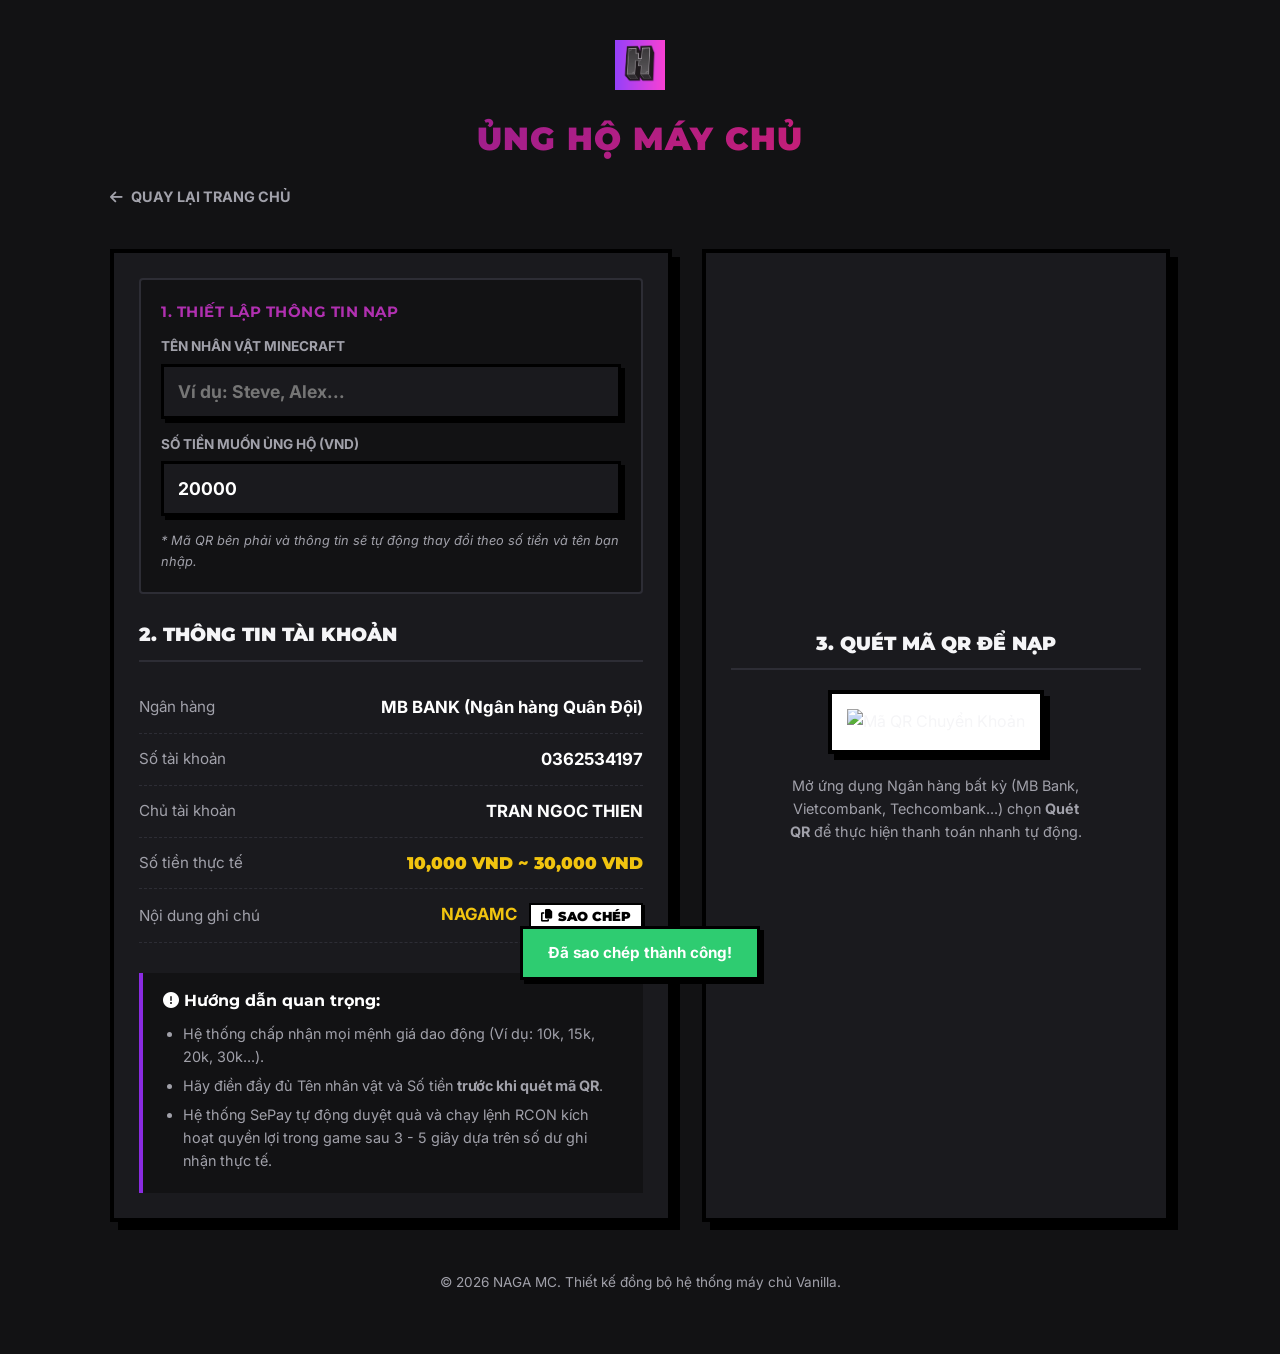
==== pay.html @ 95ba54c4 "Add files via upload" ====
<!DOCTYPE html>
<html lang="vi">
<head>
    <meta charset="UTF-8">
    <meta name="viewport" content="width=device-width, initial-scale=1.0">
    <title>NAGA MC - Thanh Toán & Ủng Hộ Máy Chủ</title>
    <link rel="icon" type="image/png" href="NBLRB.png">
    <link rel="preconnect" href="https://fonts.googleapis.com">
    <link rel="preconnect" href="https://fonts.gstatic.com" crossorigin>
    <link href="https://fonts.googleapis.com/css2?family=Inter:wght@400;500;700;900&family=Montserrat:wght@700;900&display=swap" rel="stylesheet">
    <link rel="stylesheet" href="https://cdnjs.cloudflare.com/ajax/libs/font-awesome/6.4.0/css/all.min.css">
    <style>
        /* --- BIẾN MÀU SẮC ĐỒNG BỘ --- */
        :root {
            --primary-color: #8a2be2;
            --primary-light: #b030b0;
            --primary-gradient: linear-gradient(135deg, #7b1fa2 0%, #e91e63 100%);
            --bg-dark: #121214;
            --bg-card: #1a1a1e;
            --bg-nav: rgba(18, 18, 20, 0.75);
            --text-main: #f5f5f7;
            --text-muted: #a1a1aa;
            --stroke-pixel: 4px solid #000;
            --font-sans: 'Inter', sans-serif;
            --font-heading: 'Montserrat', sans-serif;
        }

        * {
            box-sizing: border-box;
            margin: 0;
            padding: 0;
        }

        body {
            font-family: var(--font-sans);
            background-color: var(--bg-dark);
            color: var(--text-main);
            line-height: 1.6;
            padding-bottom: 60px;
        }

        .container {
            max-width: 1100px;
            margin: 0 auto;
            padding: 0 20px;
        }

        /* --- HEADER --- */
        .pay-header {
            text-align: center;
            padding: 40px 0 20px 0;
        }

        .pay-header img {
            max-height: 50px;
            margin-bottom: 15px;
        }

        .pay-header h1 {
            font-family: var(--font-heading);
            font-weight: 900;
            font-size: 2rem;
            text-transform: uppercase;
            letter-spacing: 1px;
            background: var(--primary-gradient);
            -webkit-background-clip: text;
            -webkit-text-fill-color: transparent;
        }

        .btn-back {
            display: inline-flex;
            align-items: center;
            gap: 8px;
            color: var(--text-muted);
            text-decoration: none;
            font-weight: 700;
            font-size: 0.9rem;
            margin-bottom: 20px;
            transition: color 0.2s;
        }

        .btn-back:hover {
            color: #fff;
        }

        /* --- CẤU TRÚC CHÍNH --- */
        .pay-grid {
            display: grid;
            grid-template-columns: 1fr;
            gap: 30px;
            margin-top: 20px;
        }

        @media (min-width: 768px) {
            .pay-grid {
                grid-template-columns: 1.2fr 1fr;
            }
        }

        .pay-card {
            background-color: var(--bg-card);
            border: var(--stroke-pixel);
            box-shadow: 8px 8px 0px #000;
            padding: 25px;
            position: relative;
        }

        /* --- PHẦN NHẬP THÔNG TIN (TÊN & SỐ TIỀN) --- */
        .input-group {
            background-color: #121214;
            border: 2px solid #2d2d35;
            padding: 20px;
            margin-bottom: 25px;
            border-radius: 4px;
        }

        .input-group h3 {
            font-family: var(--font-heading);
            font-size: 0.95rem;
            color: var(--primary-light);
            margin-bottom: 12px;
            text-transform: uppercase;
            letter-spacing: 0.5px;
        }

        .field-block {
            margin-bottom: 15px;
        }

        .field-block:last-child {
            margin-bottom: 0;
        }

        .field-block label {
            display: block;
            font-size: 0.85rem;
            color: var(--text-muted);
            margin-bottom: 6px;
            font-weight: 700;
        }

        .input-group input {
            width: 100%;
            padding: 14px;
            background: #1a1a1e;
            border: 3px solid #000;
            box-shadow: 4px 4px 0px #000;
            color: #fff;
            font-weight: 700;
            font-size: 1.1rem;
            outline: none;
            font-family: var(--font-sans);
        }

        .input-group input:focus {
            border-color: var(--primary-light);
        }

        .input-group p.hint {
            font-size: 0.8rem;
            color: var(--text-muted);
            margin-top: 10px;
            font-style: italic;
        }

        /* --- CHI TIẾT CHUYỂN KHOẢN --- */
        .info-title {
            font-family: var(--font-heading);
            font-weight: 900;
            font-size: 1.2rem;
            margin-bottom: 20px;
            border-bottom: 2px solid #2d2d35;
            padding-bottom: 10px;
            text-transform: uppercase;
        }

        .info-row {
            display: flex;
            justify-content: space-between;
            align-items: center;
            padding: 12px 0;
            border-bottom: 1px dashed #2d2d35;
        }

        .info-row:last-of-type {
            border-bottom: none;
        }

        .info-label {
            color: var(--text-muted);
            font-size: 0.95rem;
        }

        .info-value {
            font-weight: 700;
            font-size: 1.05rem;
            color: #fff;
            text-align: right;
        }

        .info-value.highlight {
            color: #f1c40f;
            font-family: var(--font-heading);
            font-weight: 900;
        }

        /* --- NÚT BẤM PIXEL --- */
        .btn-pixel-copy {
            display: inline-flex;
            align-items: center;
            gap: 6px;
            background: #fff;
            color: #000;
            border: 2px solid #000;
            padding: 4px 10px;
            font-weight: 900;
            font-size: 0.8rem;
            cursor: pointer;
            box-shadow: 2px 2px 0px #000;
            text-transform: uppercase;
            font-family: var(--font-heading);
            margin-left: 8px;
        }

        .btn-pixel-copy:active {
            transform: translate(2px, 2px);
            box-shadow: 0px 0px 0px #000;
        }

        /* --- KHỐI QR RIGHT --- */
        .qr-section {
            display: flex;
            flex-direction: column;
            align-items: center;
            justify-content: center;
            text-align: center;
        }

        .qr-box {
            background: #fff;
            padding: 15px;
            border: var(--stroke-pixel);
            box-shadow: 6px 6px 0px #000;
            margin-bottom: 20px;
            display: inline-block;
            max-width: 260px;
        }

        .qr-box img {
            width: 100%;
            height: auto;
            display: block;
        }

        .qr-hint {
            font-size: 0.9rem;
            color: var(--text-muted);
            max-width: 300px;
        }

        /* --- LƯU Ý --- */
        .notice-box {
            margin-top: 30px;
            background: #121214;
            border-left: 4px solid var(--primary-color);
            padding: 15px 20px;
        }

        .notice-box h4 {
            font-family: var(--font-heading);
            color: #fff;
            margin-bottom: 8px;
            font-size: 1rem;
        }

        .notice-box ul {
            padding-left: 20px;
            font-size: 0.9rem;
            color: var(--text-muted);
        }

        .notice-box li {
            margin-bottom: 6px;
        }

        /* --- FOOTER --- */
        .footer {
            text-align: center;
            margin-top: 50px;
            color: var(--text-muted);
            font-size: 0.85rem;
        }

        /* --- TOAST THÔNG BÁO --- */
        .toast {
            position: fixed;
            bottom: 20px;
            left: 50%;
            transform: translateX(-50%) translateY(100px);
            background: #2ecc71;
            color: #fff;
            padding: 12px 25px;
            font-weight: 700;
            border: 3px solid #000;
            box-shadow: 4px 4px 0px #000;
            font-size: 0.95rem;
            z-index: 999;
            transition: transform 0.3s cubic-bezier(0.175, 0.885, 0.32, 1.275);
            pointer-events: none;
        }

        .toast.show {
            transform: translateX(-50%) translateY(0);
        }
    </style>
</head>
<body>

    <div id="toast" class="toast">Đã sao chép thành công!</div>

    <header class="pay-header">
        <div class="container">
            <img src="NBLRB.png" alt="NAGA MC Logo">
            <h1>Ủng Hộ Máy Chủ</h1>
        </div>
    </header>

    <main class="container">
        <a href="index.html" class="btn-back">
            <i class="fa-solid fa-arrow-left"></i> QUAY LẠI TRANG CHỦ
        </a>

        <div class="pay-grid">
            
            <div class="pay-card">
                
                <div class="input-group">
                    <h3>1. Thiết lập thông tin nạp</h3>
                    
                    <div class="field-block">
                        <label for="player-name-input">TÊN NHÂN VẬT MINECRAFT</label>
                        <input type="text" id="player-name-input" placeholder="Ví dụ: Steve, Alex...">
                    </div>

                    <div class="field-block" style="margin-top: 15px;">
                        <label for="player-amount-input">SỐ TIỀN MUỐN ỦNG HỘ (VND)</label>
                        <input type="number" id="player-amount-input" value="20000" min="10000" placeholder="Nhập số tiền (Từ 10,000đ)...">
                    </div>
                    
                    <p class="hint">* Mã QR bên phải và thông tin sẽ tự động thay đổi theo số tiền và tên bạn nhập.</p>
                </div>

                <h2 class="info-title">2. Thông tin tài khoản</h2>
                
                <div class="info-row">
                    <span class="info-label">Ngân hàng</span>
                    <span class="info-value">MB BANK (Ngân hàng Quân Đội)</span>
                </div>
                
                <div class="info-row">
                    <span class="info-label">Số tài khoản</span>
                    <span class="info-value">
                        <span id="val-stk">0362534197</span> </span>
                </div>
                
                <div class="info-row">
                    <span class="info-label">Chủ tài khoản</span>
                    <span class="info-value">TRAN NGOC THIEN</span> </div>
                
                <div class="info-row">
                    <span class="info-label">Số tiền thực tế</span>
                    <span class="info-value highlight" id="val-amount-display">10,000 VND ~ 30,000 VND</span>
                </div>
                
                <div class="info-row">
                    <span class="info-label">Nội dung ghi chú</span>
                    <span class="info-value" style="color: #f1c40f;">
                        <span id="val-cu-phap">NAGAMC</span>
                        <button class="btn-pixel-copy" id="btn-copy">
                            <i class="fa-solid fa-copy"></i> Sao chép
                        </button>
                    </span>
                </div>

                <div class="notice-box">
                    <h4><i class="fa-solid fa-circle-exclamation"></i> Hướng dẫn quan trọng:</h4>
                    <ul>
                        <li>Hệ thống chấp nhận mọi mệnh giá dao động (Ví dụ: 10k, 15k, 20k, 30k...).</li>
                        <li>Hãy điền đầy đủ Tên nhân vật và Số tiền <strong>trước khi quét mã QR</strong>.</li>
                        <li>Hệ thống SePay tự động duyệt quà và chạy lệnh RCON kích hoạt quyền lợi trong game sau 3 - 5 giây dựa trên số dư ghi nhận thực tế.</li>
                    </ul>
                </div>
            </div>

            <div class="pay-card qr-section">
                <h2 class="info-title" style="width: 100%;">3. Quét mã QR để nạp</h2>
                
                <div class="qr-box">
                    <img id="dynamic-qr" src="https://api.vietqr.io/image/MB-0123456789-qr_only.jpg?accountName=NGUYEN%20VAN%20A&amount=20000&addInfo=NAGAMC" alt="Mã QR Chuyển Khoản">
                </div>

                <p class="qr-hint">
                    Mở ứng dụng Ngân hàng bất kỳ (MB Bank, Vietcombank, Techcombank...) chọn <strong>Quét QR</strong> để thực hiện thanh toán nhanh tự động.
                </p>
            </div>

        </div>
    </main>

    <footer class="footer">
        <div class="container">
            <p>&copy; 2026 NAGA MC. Thiết kế đồng bộ hệ thống máy chủ Vanilla.</p>
        </div>
    </footer>

    <script>
        const nameInput = document.getElementById('player-name-input');
        const amountInput = document.getElementById('player-amount-input');
        const qrImage = document.getElementById('dynamic-qr');
        const cuPhapText = document.getElementById('val-cu-phap');
        const amountDisplay = document.getElementById('val-amount-display');
        const toast = document.getElementById('toast');

        // --- CẤU HÌNH NGÂN HÀNG CỦA BẠN TẠI ĐÂY ---
        const BANK_ID = "MB";                      
        const ACCOUNT_NO = "0362534197";          // CHÚ Ý: Sửa thành STK MB Bank thật của bạn
        const ACCOUNT_NAME = "TRAN NGOC THIEN";      // CHÚ Ý: Sửa thành Tên bạn (VIẾT HOA KHÔNG DẤU)

        // Hàm cập nhật toàn bộ trạng thái Mã QR và bảng hiển thị
        function updatePaymentDetails() {
            const name = nameInput.value.trim().replace(/\s+/g, '');
            let amount = amountInput.value.trim();
            
            // Nếu người chơi xóa trống số tiền, mặc định tính là 0 để sinh mã
            if (!amount || amount < 0) amount = "0";

            // Định dạng hiển thị số tiền dạng có dấu phẩy (Ví dụ: 20,000 VND)
            amountDisplay.innerText = `${Number(amount).toLocaleString('vi-VN')} VND`;

            // Xử lý chuỗi cú pháp ghi chú
            let infoText = "NAGAMC";
            if (name.length > 0) {
                infoText = `NAGAMC ${name}`;
                cuPhapText.innerText = infoText;
            } else {
                cuPhapText.innerText = "NAGAMC";
            }

            // Cập nhật URL ảnh QR động theo cả Số tiền vừa nhập và Tên vừa gõ
            qrImage.src = `https://api.vietqr.io/image/${BANK_ID}-${ACCOUNT_NO}-qr_only.jpg?accountName=${encodeURIComponent(ACCOUNT_NAME)}&amount=${amount}&addInfo=${encodeURIComponent(infoText)}`;
        }

        // Lắng nghe sự kiện thay đổi ở cả 2 ô nhập liệu
        nameInput.addEventListener('input', updatePaymentDetails);
        amountInput.addEventListener('input', updatePaymentDetails);

        // Xử lý nút bấm Sao chép cú pháp nhanh
        document.getElementById('btn-copy').addEventListener('click', () => {
            const name = nameInput.value.trim().replace(/\s+/g, '');
            const textToCopy = name ? `NAGAMC ${name}` : "NAGAMC"; 
            
            navigator.clipboard.writeText(textToCopy).then(() => {
                toast.innerText = `Đã sao chép cú pháp: ${textToCopy}`;
                toast.classList.add('show');
                setTimeout(() => { toast.classList.remove('show'); }, 3000);
            });
        });
    </script>
</body>
</html>
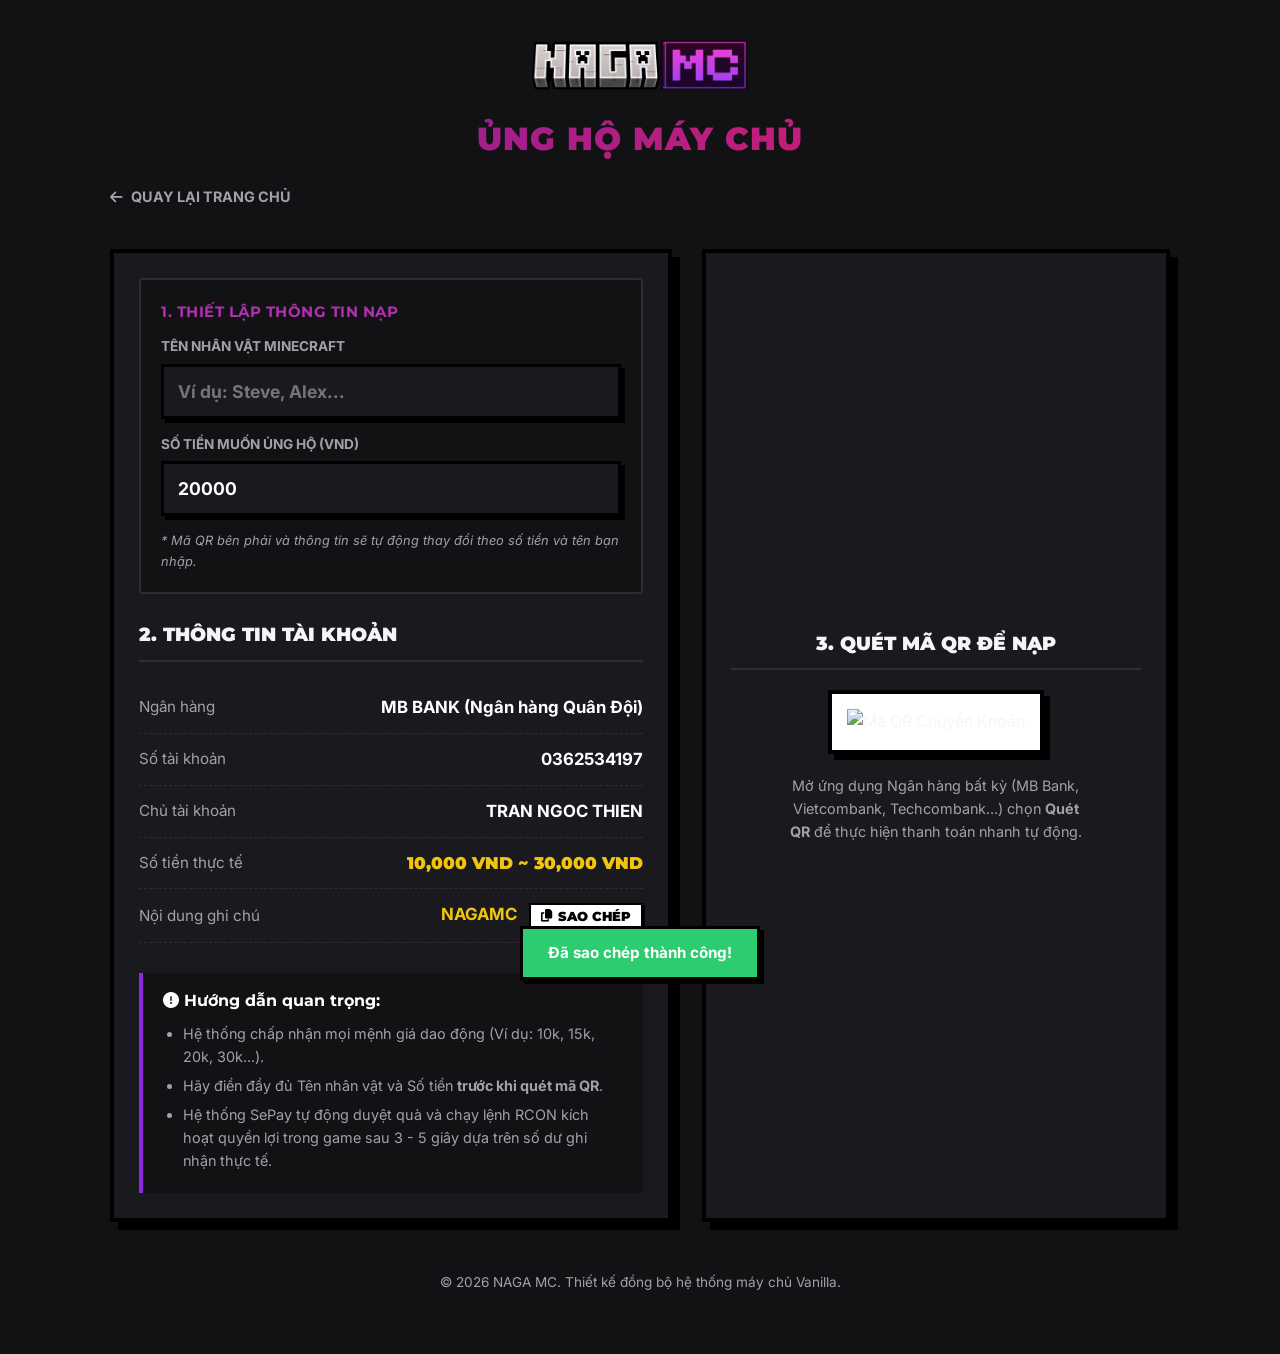
==== commit e09a4f29: "GG" ====
--- a/pay.html
+++ b/pay.html
@@ -4,315 +4,12 @@
     <meta charset="UTF-8">
     <meta name="viewport" content="width=device-width, initial-scale=1.0">
     <title>NAGA MC - Thanh Toán & Ủng Hộ Máy Chủ</title>
-    <link rel="icon" type="image/png" href="NBLRB.png">
+    <link rel="icon" type="image/png" href="pics/NBLRB.png">
     <link rel="preconnect" href="https://fonts.googleapis.com">
     <link rel="preconnect" href="https://fonts.gstatic.com" crossorigin>
     <link href="https://fonts.googleapis.com/css2?family=Inter:wght@400;500;700;900&family=Montserrat:wght@700;900&display=swap" rel="stylesheet">
     <link rel="stylesheet" href="https://cdnjs.cloudflare.com/ajax/libs/font-awesome/6.4.0/css/all.min.css">
-    <style>
-        /* --- BIẾN MÀU SẮC ĐỒNG BỘ --- */
-        :root {
-            --primary-color: #8a2be2;
-            --primary-light: #b030b0;
-            --primary-gradient: linear-gradient(135deg, #7b1fa2 0%, #e91e63 100%);
-            --bg-dark: #121214;
-            --bg-card: #1a1a1e;
-            --bg-nav: rgba(18, 18, 20, 0.75);
-            --text-main: #f5f5f7;
-            --text-muted: #a1a1aa;
-            --stroke-pixel: 4px solid #000;
-            --font-sans: 'Inter', sans-serif;
-            --font-heading: 'Montserrat', sans-serif;
-        }
-
-        * {
-            box-sizing: border-box;
-            margin: 0;
-            padding: 0;
-        }
-
-        body {
-            font-family: var(--font-sans);
-            background-color: var(--bg-dark);
-            color: var(--text-main);
-            line-height: 1.6;
-            padding-bottom: 60px;
-        }
-
-        .container {
-            max-width: 1100px;
-            margin: 0 auto;
-            padding: 0 20px;
-        }
-
-        /* --- HEADER --- */
-        .pay-header {
-            text-align: center;
-            padding: 40px 0 20px 0;
-        }
-
-        .pay-header img {
-            max-height: 50px;
-            margin-bottom: 15px;
-        }
-
-        .pay-header h1 {
-            font-family: var(--font-heading);
-            font-weight: 900;
-            font-size: 2rem;
-            text-transform: uppercase;
-            letter-spacing: 1px;
-            background: var(--primary-gradient);
-            -webkit-background-clip: text;
-            -webkit-text-fill-color: transparent;
-        }
-
-        .btn-back {
-            display: inline-flex;
-            align-items: center;
-            gap: 8px;
-            color: var(--text-muted);
-            text-decoration: none;
-            font-weight: 700;
-            font-size: 0.9rem;
-            margin-bottom: 20px;
-            transition: color 0.2s;
-        }
-
-        .btn-back:hover {
-            color: #fff;
-        }
-
-        /* --- CẤU TRÚC CHÍNH --- */
-        .pay-grid {
-            display: grid;
-            grid-template-columns: 1fr;
-            gap: 30px;
-            margin-top: 20px;
-        }
-
-        @media (min-width: 768px) {
-            .pay-grid {
-                grid-template-columns: 1.2fr 1fr;
-            }
-        }
-
-        .pay-card {
-            background-color: var(--bg-card);
-            border: var(--stroke-pixel);
-            box-shadow: 8px 8px 0px #000;
-            padding: 25px;
-            position: relative;
-        }
-
-        /* --- PHẦN NHẬP THÔNG TIN (TÊN & SỐ TIỀN) --- */
-        .input-group {
-            background-color: #121214;
-            border: 2px solid #2d2d35;
-            padding: 20px;
-            margin-bottom: 25px;
-            border-radius: 4px;
-        }
-
-        .input-group h3 {
-            font-family: var(--font-heading);
-            font-size: 0.95rem;
-            color: var(--primary-light);
-            margin-bottom: 12px;
-            text-transform: uppercase;
-            letter-spacing: 0.5px;
-        }
-
-        .field-block {
-            margin-bottom: 15px;
-        }
-
-        .field-block:last-child {
-            margin-bottom: 0;
-        }
-
-        .field-block label {
-            display: block;
-            font-size: 0.85rem;
-            color: var(--text-muted);
-            margin-bottom: 6px;
-            font-weight: 700;
-        }
-
-        .input-group input {
-            width: 100%;
-            padding: 14px;
-            background: #1a1a1e;
-            border: 3px solid #000;
-            box-shadow: 4px 4px 0px #000;
-            color: #fff;
-            font-weight: 700;
-            font-size: 1.1rem;
-            outline: none;
-            font-family: var(--font-sans);
-        }
-
-        .input-group input:focus {
-            border-color: var(--primary-light);
-        }
-
-        .input-group p.hint {
-            font-size: 0.8rem;
-            color: var(--text-muted);
-            margin-top: 10px;
-            font-style: italic;
-        }
-
-        /* --- CHI TIẾT CHUYỂN KHOẢN --- */
-        .info-title {
-            font-family: var(--font-heading);
-            font-weight: 900;
-            font-size: 1.2rem;
-            margin-bottom: 20px;
-            border-bottom: 2px solid #2d2d35;
-            padding-bottom: 10px;
-            text-transform: uppercase;
-        }
-
-        .info-row {
-            display: flex;
-            justify-content: space-between;
-            align-items: center;
-            padding: 12px 0;
-            border-bottom: 1px dashed #2d2d35;
-        }
-
-        .info-row:last-of-type {
-            border-bottom: none;
-        }
-
-        .info-label {
-            color: var(--text-muted);
-            font-size: 0.95rem;
-        }
-
-        .info-value {
-            font-weight: 700;
-            font-size: 1.05rem;
-            color: #fff;
-            text-align: right;
-        }
-
-        .info-value.highlight {
-            color: #f1c40f;
-            font-family: var(--font-heading);
-            font-weight: 900;
-        }
-
-        /* --- NÚT BẤM PIXEL --- */
-        .btn-pixel-copy {
-            display: inline-flex;
-            align-items: center;
-            gap: 6px;
-            background: #fff;
-            color: #000;
-            border: 2px solid #000;
-            padding: 4px 10px;
-            font-weight: 900;
-            font-size: 0.8rem;
-            cursor: pointer;
-            box-shadow: 2px 2px 0px #000;
-            text-transform: uppercase;
-            font-family: var(--font-heading);
-            margin-left: 8px;
-        }
-
-        .btn-pixel-copy:active {
-            transform: translate(2px, 2px);
-            box-shadow: 0px 0px 0px #000;
-        }
-
-        /* --- KHỐI QR RIGHT --- */
-        .qr-section {
-            display: flex;
-            flex-direction: column;
-            align-items: center;
-            justify-content: center;
-            text-align: center;
-        }
-
-        .qr-box {
-            background: #fff;
-            padding: 15px;
-            border: var(--stroke-pixel);
-            box-shadow: 6px 6px 0px #000;
-            margin-bottom: 20px;
-            display: inline-block;
-            max-width: 260px;
-        }
-
-        .qr-box img {
-            width: 100%;
-            height: auto;
-            display: block;
-        }
-
-        .qr-hint {
-            font-size: 0.9rem;
-            color: var(--text-muted);
-            max-width: 300px;
-        }
-
-        /* --- LƯU Ý --- */
-        .notice-box {
-            margin-top: 30px;
-            background: #121214;
-            border-left: 4px solid var(--primary-color);
-            padding: 15px 20px;
-        }
-
-        .notice-box h4 {
-            font-family: var(--font-heading);
-            color: #fff;
-            margin-bottom: 8px;
-            font-size: 1rem;
-        }
-
-        .notice-box ul {
-            padding-left: 20px;
-            font-size: 0.9rem;
-            color: var(--text-muted);
-        }
-
-        .notice-box li {
-            margin-bottom: 6px;
-        }
-
-        /* --- FOOTER --- */
-        .footer {
-            text-align: center;
-            margin-top: 50px;
-            color: var(--text-muted);
-            font-size: 0.85rem;
-        }
-
-        /* --- TOAST THÔNG BÁO --- */
-        .toast {
-            position: fixed;
-            bottom: 20px;
-            left: 50%;
-            transform: translateX(-50%) translateY(100px);
-            background: #2ecc71;
-            color: #fff;
-            padding: 12px 25px;
-            font-weight: 700;
-            border: 3px solid #000;
-            box-shadow: 4px 4px 0px #000;
-            font-size: 0.95rem;
-            z-index: 999;
-            transition: transform 0.3s cubic-bezier(0.175, 0.885, 0.32, 1.275);
-            pointer-events: none;
-        }
-
-        .toast.show {
-            transform: translateX(-50%) translateY(0);
-        }
-    </style>
+    <link rel="stylesheet" href="css/pay.css">
 </head>
 <body>
 
@@ -320,7 +17,7 @@
 
     <header class="pay-header">
         <div class="container">
-            <img src="NBLRB.png" alt="NAGA MC Logo">
+            <img src="pics/NAGAMC-TITLE.png" alt="NAGA MC Logo">
             <h1>Ủng Hộ Máy Chủ</h1>
         </div>
     </header>
--- a/css/pay.css
+++ b/css/pay.css
@@ -0,0 +1,303 @@
+
+        /* --- BIẾN MÀU SẮC ĐỒNG BỘ --- */
+        :root {
+            --primary-color: #8a2be2;
+            --primary-light: #b030b0;
+            --primary-gradient: linear-gradient(135deg, #7b1fa2 0%, #e91e63 100%);
+            --bg-dark: #121214;
+            --bg-card: #1a1a1e;
+            --bg-nav: rgba(18, 18, 20, 0.75);
+            --text-main: #f5f5f7;
+            --text-muted: #a1a1aa;
+            --stroke-pixel: 4px solid #000;
+            --font-sans: 'Inter', sans-serif;
+            --font-heading: 'Montserrat', sans-serif;
+        }
+
+        * {
+            box-sizing: border-box;
+            margin: 0;
+            padding: 0;
+        }
+
+        body {
+            font-family: var(--font-sans);
+            background-color: var(--bg-dark);
+            color: var(--text-main);
+            line-height: 1.6;
+            padding-bottom: 60px;
+        }
+
+        .container {
+            max-width: 1100px;
+            margin: 0 auto;
+            padding: 0 20px;
+        }
+
+        /* --- HEADER --- */
+        .pay-header {
+            text-align: center;
+            padding: 40px 0 20px 0;
+        }
+
+        .pay-header img {
+            max-height: 50px;
+            margin-bottom: 15px;
+        }
+
+        .pay-header h1 {
+            font-family: var(--font-heading);
+            font-weight: 900;
+            font-size: 2rem;
+            text-transform: uppercase;
+            letter-spacing: 1px;
+            background: var(--primary-gradient);
+            -webkit-background-clip: text;
+            -webkit-text-fill-color: transparent;
+        }
+
+        .btn-back {
+            display: inline-flex;
+            align-items: center;
+            gap: 8px;
+            color: var(--text-muted);
+            text-decoration: none;
+            font-weight: 700;
+            font-size: 0.9rem;
+            margin-bottom: 20px;
+            transition: color 0.2s;
+        }
+
+        .btn-back:hover {
+            color: #fff;
+        }
+
+        /* --- CẤU TRÚC CHÍNH --- */
+        .pay-grid {
+            display: grid;
+            grid-template-columns: 1fr;
+            gap: 30px;
+            margin-top: 20px;
+        }
+
+        @media (min-width: 768px) {
+            .pay-grid {
+                grid-template-columns: 1.2fr 1fr;
+            }
+        }
+
+        .pay-card {
+            background-color: var(--bg-card);
+            border: var(--stroke-pixel);
+            box-shadow: 8px 8px 0px #000;
+            padding: 25px;
+            position: relative;
+        }
+
+        /* --- PHẦN NHẬP THÔNG TIN (TÊN & SỐ TIỀN) --- */
+        .input-group {
+            background-color: #121214;
+            border: 2px solid #2d2d35;
+            padding: 20px;
+            margin-bottom: 25px;
+            border-radius: 4px;
+        }
+
+        .input-group h3 {
+            font-family: var(--font-heading);
+            font-size: 0.95rem;
+            color: var(--primary-light);
+            margin-bottom: 12px;
+            text-transform: uppercase;
+            letter-spacing: 0.5px;
+        }
+
+        .field-block {
+            margin-bottom: 15px;
+        }
+
+        .field-block:last-child {
+            margin-bottom: 0;
+        }
+
+        .field-block label {
+            display: block;
+            font-size: 0.85rem;
+            color: var(--text-muted);
+            margin-bottom: 6px;
+            font-weight: 700;
+        }
+
+        .input-group input {
+            width: 100%;
+            padding: 14px;
+            background: #1a1a1e;
+            border: 3px solid #000;
+            box-shadow: 4px 4px 0px #000;
+            color: #fff;
+            font-weight: 700;
+            font-size: 1.1rem;
+            outline: none;
+            font-family: var(--font-sans);
+        }
+
+        .input-group input:focus {
+            border-color: var(--primary-light);
+        }
+
+        .input-group p.hint {
+            font-size: 0.8rem;
+            color: var(--text-muted);
+            margin-top: 10px;
+            font-style: italic;
+        }
+
+        /* --- CHI TIẾT CHUYỂN KHOẢN --- */
+        .info-title {
+            font-family: var(--font-heading);
+            font-weight: 900;
+            font-size: 1.2rem;
+            margin-bottom: 20px;
+            border-bottom: 2px solid #2d2d35;
+            padding-bottom: 10px;
+            text-transform: uppercase;
+        }
+
+        .info-row {
+            display: flex;
+            justify-content: space-between;
+            align-items: center;
+            padding: 12px 0;
+            border-bottom: 1px dashed #2d2d35;
+        }
+
+        .info-row:last-of-type {
+            border-bottom: none;
+        }
+
+        .info-label {
+            color: var(--text-muted);
+            font-size: 0.95rem;
+        }
+
+        .info-value {
+            font-weight: 700;
+            font-size: 1.05rem;
+            color: #fff;
+            text-align: right;
+        }
+
+        .info-value.highlight {
+            color: #f1c40f;
+            font-family: var(--font-heading);
+            font-weight: 900;
+        }
+
+        /* --- NÚT BẤM PIXEL --- */
+        .btn-pixel-copy {
+            display: inline-flex;
+            align-items: center;
+            gap: 6px;
+            background: #fff;
+            color: #000;
+            border: 2px solid #000;
+            padding: 4px 10px;
+            font-weight: 900;
+            font-size: 0.8rem;
+            cursor: pointer;
+            box-shadow: 2px 2px 0px #000;
+            text-transform: uppercase;
+            font-family: var(--font-heading);
+            margin-left: 8px;
+        }
+
+        .btn-pixel-copy:active {
+            transform: translate(2px, 2px);
+            box-shadow: 0px 0px 0px #000;
+        }
+
+        /* --- KHỐI QR RIGHT --- */
+        .qr-section {
+            display: flex;
+            flex-direction: column;
+            align-items: center;
+            justify-content: center;
+            text-align: center;
+        }
+
+        .qr-box {
+            background: #fff;
+            padding: 15px;
+            border: var(--stroke-pixel);
+            box-shadow: 6px 6px 0px #000;
+            margin-bottom: 20px;
+            display: inline-block;
+            max-width: 260px;
+        }
+
+        .qr-box img {
+            width: 100%;
+            height: auto;
+            display: block;
+        }
+
+        .qr-hint {
+            font-size: 0.9rem;
+            color: var(--text-muted);
+            max-width: 300px;
+        }
+
+        /* --- LƯU Ý --- */
+        .notice-box {
+            margin-top: 30px;
+            background: #121214;
+            border-left: 4px solid var(--primary-color);
+            padding: 15px 20px;
+        }
+
+        .notice-box h4 {
+            font-family: var(--font-heading);
+            color: #fff;
+            margin-bottom: 8px;
+            font-size: 1rem;
+        }
+
+        .notice-box ul {
+            padding-left: 20px;
+            font-size: 0.9rem;
+            color: var(--text-muted);
+        }
+
+        .notice-box li {
+            margin-bottom: 6px;
+        }
+
+        /* --- FOOTER --- */
+        .footer {
+            text-align: center;
+            margin-top: 50px;
+            color: var(--text-muted);
+            font-size: 0.85rem;
+        }
+
+        /* --- TOAST THÔNG BÁO --- */
+        .toast {
+            position: fixed;
+            bottom: 20px;
+            left: 50%;
+            transform: translateX(-50%) translateY(100px);
+            background: #2ecc71;
+            color: #fff;
+            padding: 12px 25px;
+            font-weight: 700;
+            border: 3px solid #000;
+            box-shadow: 4px 4px 0px #000;
+            font-size: 0.95rem;
+            z-index: 999;
+            transition: transform 0.3s cubic-bezier(0.175, 0.885, 0.32, 1.275);
+            pointer-events: none;
+        }
+
+        .toast.show {
+            transform: translateX(-50%) translateY(0);
+        }
